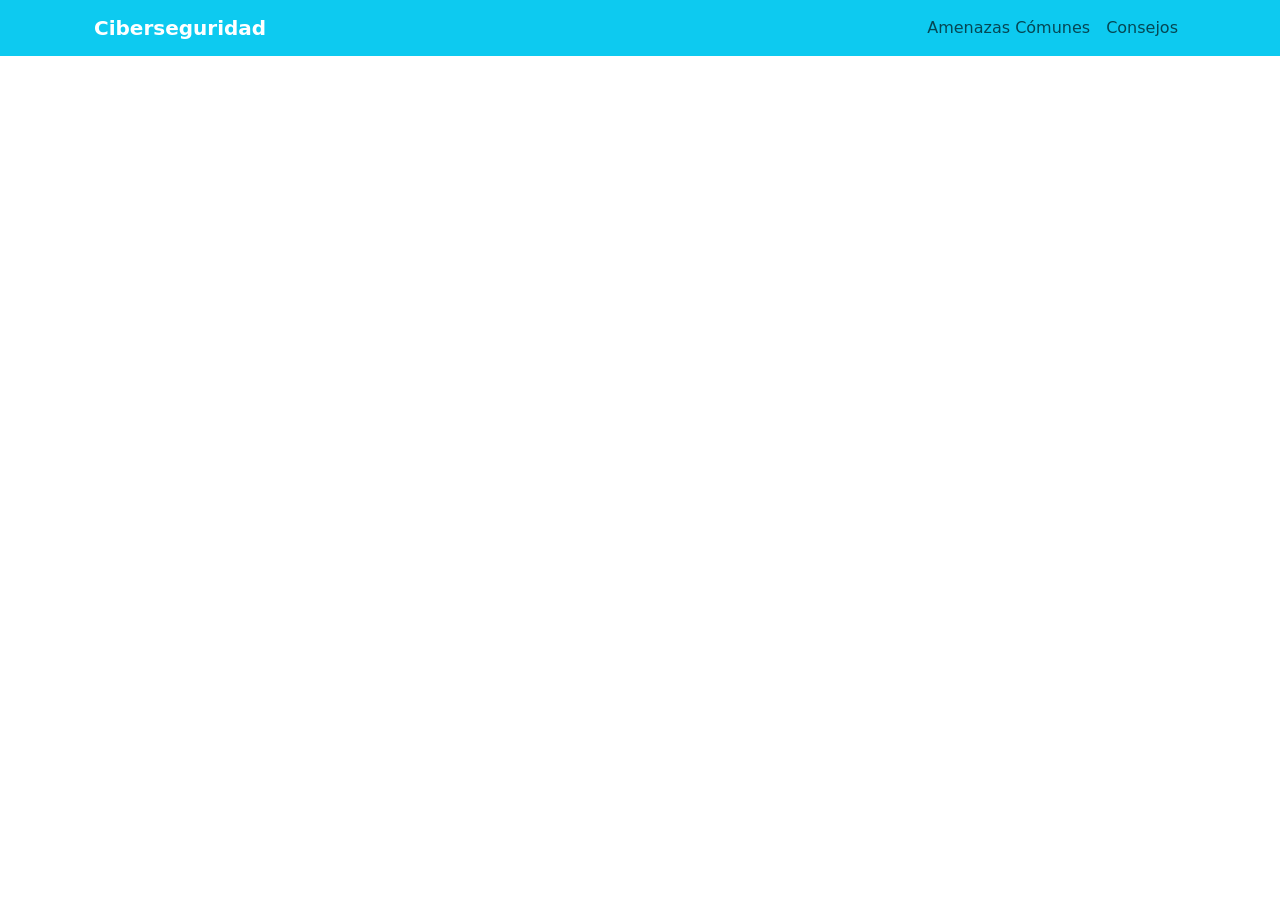
==== index.html @ 3d1911aa "Index - Barra de navegación" ====
<!DOCTYPE html>
<html lang="en">
<head>
    <meta charset="UTF-8">
    <meta name="viewport" content="width=device-width, initial-scale=1.0">
    <title>Ciberseguridad</title>
    <link href="https://cdn.jsdelivr.net/npm/bootstrap@5.3.7/dist/css/bootstrap.min.css" rel="stylesheet" integrity="sha384-LN+7fdVzj6u52u30Kp6M/trliBMCMKTyK833zpbD+pXdCLuTusPj697FH4R/5mcr" crossorigin="anonymous">
    <script src="https://cdn.jsdelivr.net/npm/bootstrap@5.3.7/dist/js/bootstrap.bundle.min.js" integrity="sha384-ndDqU0Gzau9qJ1lfW4pNLlhNTkCfHzAVBReH9diLvGRem5+R9g2FzA8ZGN954O5Q" crossorigin="anonymous"></script>
</head>
<body>
    <header class="bg-info">
        <div class="container">
            <nav class="navbar navbar-expand-lg">
                <div class="container">
                    <a class="navbar-brand fw-bold text-white" href="#">Ciberseguridad</a>
                    <button class="navbar-toggler" type="button" data-bs-toggle="collapse" data-bs-target="#navbarNavAltMarkup" aria-controls="navbarNavAltMarkup" aria-expanded="false" aria-label="Toggle navigation">
                        <span class="navbar-toggler-icon"></span>
                    </button>
                    <div class="collapse navbar-collapse justify-content-end" id="navbarNavAltMarkup">
                        <div class="navbar-nav">
                            <a class="nav-link" href="#caracteristicas">Amenazas Cómunes</a>
                            <a class="nav-link" href="#testimonios">Consejos</a>
                        </div>
                    </div>
                </div>
            </nav>
        </div>
    </header>
</body>
</html>
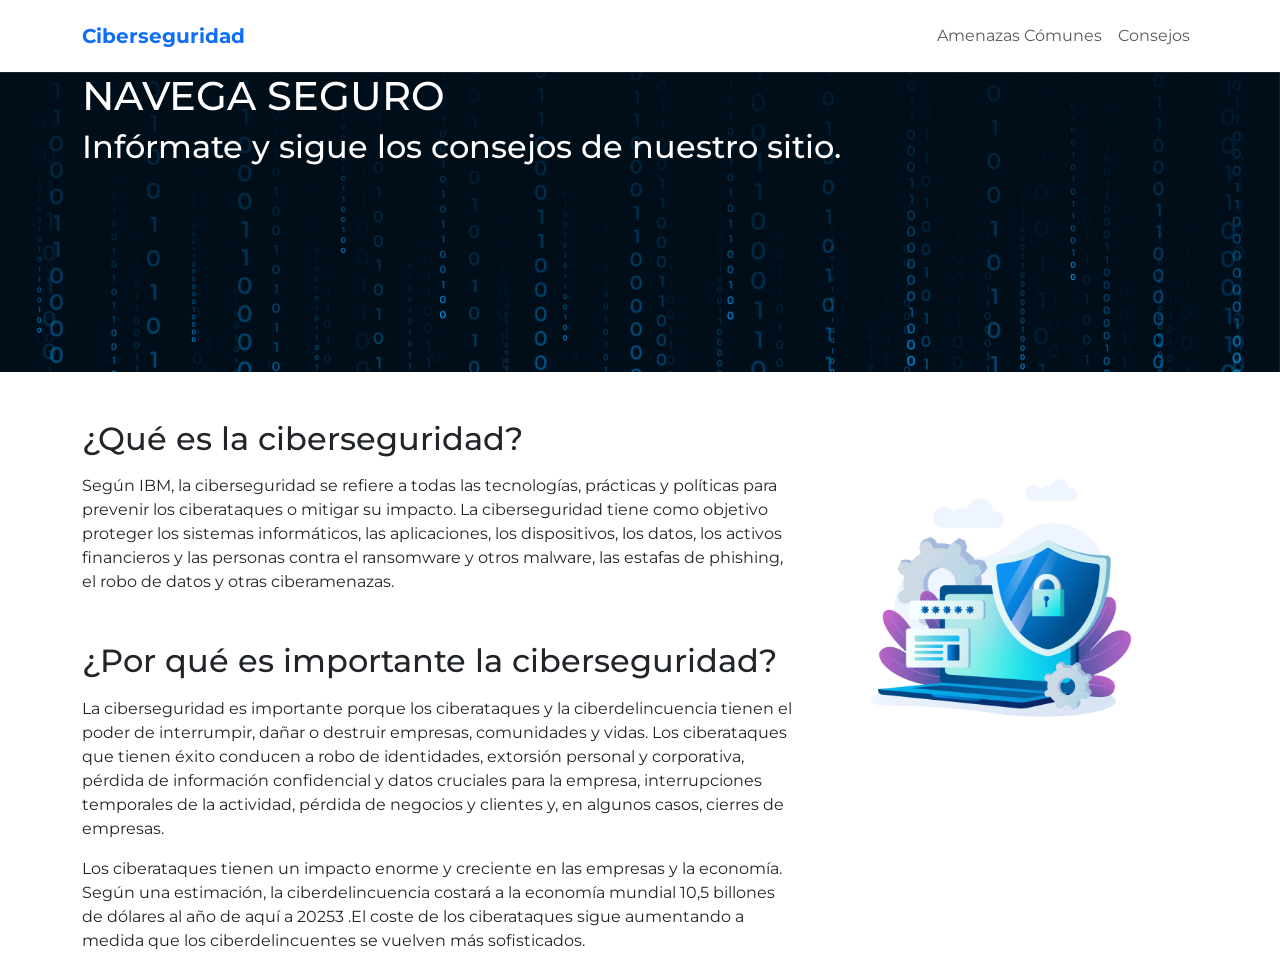
==== commit fb27cf99: "avance index - contenido agregado" ====
--- a/index.html
+++ b/index.html
@@ -1,30 +1,66 @@
 <!DOCTYPE html>
-<html lang="en">
+<html lang="es">
 <head>
     <meta charset="UTF-8">
     <meta name="viewport" content="width=device-width, initial-scale=1.0">
     <title>Ciberseguridad</title>
+    <!-- CDN: bootstrap -->
     <link href="https://cdn.jsdelivr.net/npm/bootstrap@5.3.7/dist/css/bootstrap.min.css" rel="stylesheet" integrity="sha384-LN+7fdVzj6u52u30Kp6M/trliBMCMKTyK833zpbD+pXdCLuTusPj697FH4R/5mcr" crossorigin="anonymous">
     <script src="https://cdn.jsdelivr.net/npm/bootstrap@5.3.7/dist/js/bootstrap.bundle.min.js" integrity="sha384-ndDqU0Gzau9qJ1lfW4pNLlhNTkCfHzAVBReH9diLvGRem5+R9g2FzA8ZGN954O5Q" crossorigin="anonymous"></script>
+    <!-- CDN: google fonts - montserrat-->
+    <link rel="preconnect" href="https://fonts.googleapis.com">
+    <link rel="preconnect" href="https://fonts.gstatic.com" crossorigin>
+    <link href="https://fonts.googleapis.com/css2?family=Montserrat:ital,wght@0,100..900;1,100..900&display=swap" rel="stylesheet">
+    <!-- archivo CSS-->
+    <link rel="stylesheet" href="style.css">
 </head>
 <body>
-    <header class="bg-info">
-        <div class="container">
-            <nav class="navbar navbar-expand-lg">
-                <div class="container">
-                    <a class="navbar-brand fw-bold text-white" href="#">Ciberseguridad</a>
-                    <button class="navbar-toggler" type="button" data-bs-toggle="collapse" data-bs-target="#navbarNavAltMarkup" aria-controls="navbarNavAltMarkup" aria-expanded="false" aria-label="Toggle navigation">
-                        <span class="navbar-toggler-icon"></span>
-                    </button>
-                    <div class="collapse navbar-collapse justify-content-end" id="navbarNavAltMarkup">
-                        <div class="navbar-nav">
-                            <a class="nav-link" href="#caracteristicas">Amenazas Cómunes</a>
-                            <a class="nav-link" href="#testimonios">Consejos</a>
-                        </div>
+    <header>
+        <!-- Barra de navegación -->
+        <nav class="navbar navbar-expand-lg py-3">
+            <div class="container">
+                <a class="navbar-brand fw-bold text-primary" href="#">Ciberseguridad</a>
+                <button class="navbar-toggler" type="button" data-bs-toggle="collapse" data-bs-target="#navbarNavAltMarkup" aria-controls="navbarNavAltMarkup" aria-expanded="false" aria-label="Toggle navigation">
+                    <span class="navbar-toggler-icon"></span>
+                </button>
+                <div class="collapse navbar-collapse justify-content-end" id="navbarNavAltMarkup">
+                    <div class="navbar-nav">
+                        <a class="nav-link" href="amenazas.html">Amenazas Cómunes</a>
+                        <a class="nav-link" href="#testimonios">Consejos</a>
                     </div>
                 </div>
-            </nav>
+            </div>
+        </nav>
+        <!-- Hero: Imagen de portada -->
+        <div class="hero">
+            <div class="container">
+                <div class="row align-items-center">
+                    <div class="hero-info col text-white">
+                        <h1>NAVEGA SEGURO</h1>
+                        <h2>Infórmate y sigue los consejos de nuestro sitio.</h2>
+                    </div>
+                </div>
+            </div>
+        <div>
+    </header>
+    <main>
+        <div class="container mt-5">
+            <div class="row">
+                <!-- Contenido: Texto informativo "Ciberseguridad"-->
+                <div class="text-container col-8">
+                    <h2>¿Qué es la ciberseguridad?</h2>
+                    <p class="mt-3">Según IBM, la ciberseguridad se refiere a todas las tecnologías, prácticas y políticas para prevenir los ciberataques o mitigar su impacto. La ciberseguridad tiene como objetivo proteger los sistemas informáticos, las aplicaciones, los dispositivos, los datos, los activos financieros y las personas contra el ransomware y otros malware, las estafas de phishing, el robo de datos y otras ciberamenazas.</p>
+                    <h2 class="mt-5">¿Por qué es importante la ciberseguridad?</h2>
+                    <p class="mt-3">La ciberseguridad es importante porque los ciberataques y la ciberdelincuencia tienen el poder de interrumpir, dañar o destruir empresas, comunidades y vidas. Los ciberataques que tienen éxito conducen a robo de identidades, extorsión personal y corporativa, pérdida de información confidencial y datos cruciales para la empresa, interrupciones temporales de la actividad, pérdida de negocios y clientes y, en algunos casos, cierres de empresas.</p>
+                    <p>Los ciberataques tienen un impacto enorme y creciente en las empresas y la economía. Según una estimación, la ciberdelincuencia costará a la economía mundial 10,5 billones de dólares al año de aquí a 20253 .El coste de los ciberataques sigue aumentando a medida que los ciberdelincuentes se vuelven más sofisticados.</p>
+                </div>
+                <!-- Contenido: Imagen referencial-->
+                <div class="img-container col-4">
+                    <img src="img/ciberseguridad.jpg" alt="ciberseguridad">
+                </div>
+            </div>
         </div>
-    </header>
+    </main>
+        
 </body>
 </html>
--- a/style.css
+++ b/style.css
@@ -0,0 +1,19 @@
+.hero {
+    background-image: url('img/hero.jpg');
+    background-size: cover;
+    width: 100%;
+    height: 300px;
+}
+
+body {
+    font-family: "Montserrat", sans-serif;
+    font-optical-sizing: auto;
+    font-weight: 400;
+    font-style: normal;
+}
+.text-container {
+    width: 65%;
+}
+.img-container img{
+    width: 100%;
+}
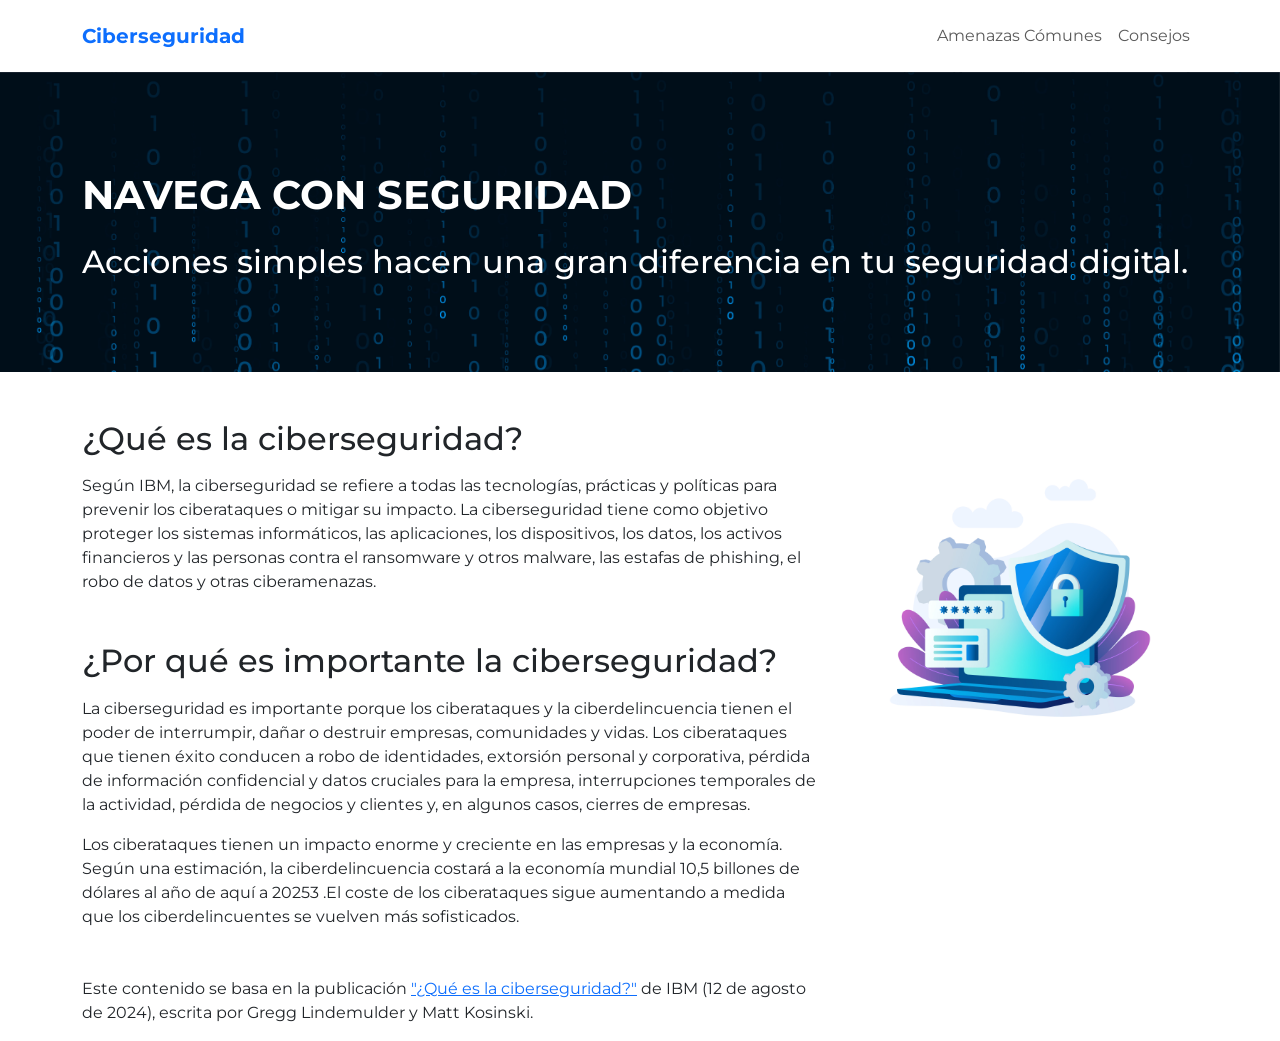
==== commit 443aac02: "contenido consejos agregado" ====
--- a/index.html
+++ b/index.html
@@ -26,7 +26,7 @@
                 <div class="collapse navbar-collapse justify-content-end" id="navbarNavAltMarkup">
                     <div class="navbar-nav">
                         <a class="nav-link" href="amenazas.html">Amenazas Cómunes</a>
-                        <a class="nav-link" href="#testimonios">Consejos</a>
+                        <a class="nav-link" href="consejos.html">Consejos</a>
                     </div>
                 </div>
             </div>
@@ -36,8 +36,8 @@
             <div class="container">
                 <div class="row align-items-center">
                     <div class="hero-info col text-white">
-                        <h1>NAVEGA SEGURO</h1>
-                        <h2>Infórmate y sigue los consejos de nuestro sitio.</h2>
+                        <h1 class="py-3"><strong>NAVEGA CON SEGURIDAD</strong></h1>
+                        <h2>Acciones simples hacen una gran diferencia en tu seguridad digital.</h2>
                     </div>
                 </div>
             </div>
@@ -47,15 +47,16 @@
         <div class="container mt-5">
             <div class="row">
                 <!-- Contenido: Texto informativo "Ciberseguridad"-->
-                <div class="text-container col-8">
+                <div class="text-container col-12 col-md-8">
                     <h2>¿Qué es la ciberseguridad?</h2>
                     <p class="mt-3">Según IBM, la ciberseguridad se refiere a todas las tecnologías, prácticas y políticas para prevenir los ciberataques o mitigar su impacto. La ciberseguridad tiene como objetivo proteger los sistemas informáticos, las aplicaciones, los dispositivos, los datos, los activos financieros y las personas contra el ransomware y otros malware, las estafas de phishing, el robo de datos y otras ciberamenazas.</p>
                     <h2 class="mt-5">¿Por qué es importante la ciberseguridad?</h2>
                     <p class="mt-3">La ciberseguridad es importante porque los ciberataques y la ciberdelincuencia tienen el poder de interrumpir, dañar o destruir empresas, comunidades y vidas. Los ciberataques que tienen éxito conducen a robo de identidades, extorsión personal y corporativa, pérdida de información confidencial y datos cruciales para la empresa, interrupciones temporales de la actividad, pérdida de negocios y clientes y, en algunos casos, cierres de empresas.</p>
                     <p>Los ciberataques tienen un impacto enorme y creciente en las empresas y la economía. Según una estimación, la ciberdelincuencia costará a la economía mundial 10,5 billones de dólares al año de aquí a 20253 .El coste de los ciberataques sigue aumentando a medida que los ciberdelincuentes se vuelven más sofisticados.</p>
+                    <p class="mt-5">Este contenido se basa en la publicación <a href="https://www.ibm.com/es-es/topics/cybersecurity" target="_blank">"¿Qué es la ciberseguridad?"</a> de IBM (12 de agosto de 2024), escrita por Gregg Lindemulder y Matt Kosinski.</p>
                 </div>
                 <!-- Contenido: Imagen referencial-->
-                <div class="img-container col-4">
+                <div class="img-container col-12 col-md-4">
                     <img src="img/ciberseguridad.jpg" alt="ciberseguridad">
                 </div>
             </div>
--- a/style.css
+++ b/style.css
@@ -2,6 +2,8 @@
     background-image: url('img/hero.jpg');
     background-size: cover;
     width: 100%;
+}
+.hero .row {
     height: 300px;
 }
 
@@ -11,9 +13,131 @@
     font-weight: 400;
     font-style: normal;
 }
-.text-container {
-    width: 65%;
-}
+
 .img-container img{
     width: 100%;
-}+}
+
+.amenaza {
+    display: flex;
+    justify-content: center;
+    align-items: center;
+    height: auto;
+}
+.amenaza-container {
+    position: relative;
+    display: flex;
+    justify-content: center;
+    align-items: center;
+    flex-wrap: wrap;
+    gap: 100px 50px;
+    padding: 100px 50px;
+}
+@media(min-width: 1670px) {
+    .amenaza-container {
+        height: 700px;
+    }
+}
+@media(min-width: 865px) {
+    .amenaza-container {
+        height: 1000px;
+    }
+}
+
+.amenaza-card {
+    position: relative;
+    display: flex;
+    justify-content: center;
+    align-items: flex-start;
+    width: 350px;
+    height: 300px;
+    background-color: #fff;
+    border-radius: 5%;
+    transition: 0.3s ;
+}
+
+
+.amenaza-card:hover {
+    height: 450px;
+}
+.amenaza-img {
+    display: flex;
+    justify-content: center;
+    position: absolute;
+    top: 12px;
+    width: 300px;
+    height: 220px;
+    background: #fff;
+    border-radius: 5%;
+    transition: 0.3s;
+}
+.amenaza-card:hover .amenaza-img {
+    top: -32px;
+    scale: 60%;
+}
+.amenaza-img img {
+    width: auto;
+    height: 100%;
+    margin: 0 auto;
+    object-fit: cover;
+}
+.amenaza-content {
+    position: absolute;
+    top: 240px;
+    width: 100%;
+    padding: 0 30px;
+    height: 38px;
+    overflow: hidden;
+    text-align: center;
+    transition: 0.3s;
+}
+.amenaza-card:hover .amenaza-content {
+    height: 260px;
+    top: 155px;
+}
+
+.ejemplos {
+    max-width: 800px;
+    margin: 0 auto;
+}
+.ejemplos .carrusel {
+    height: 500px;
+    overflow: hidden;
+} 
+.ejemplos img {
+    object-fit: cover;
+}
+
+.carousel-caption {
+    background-color: rgba(0, 0, 0, 70%);
+}
+#form-modal, #test-msg {
+    display: none;
+    position: absolute;
+    z-index: 1;
+    width: 100%;
+    height: 100%;
+    top: 0;
+    left: 0;
+    background-color: rgba(0, 0, 0, .8);
+}
+.modal-card, .test-card{
+    position: relative;
+    background-color: #fff;
+    max-width: 900px;
+    padding: 50px;
+    border-radius: 15px;
+    margin: 0 auto;
+}
+.close {
+    position: absolute;
+    top: 0px;
+    right: 15px;
+    color: #333;
+    font-size: 35px;
+    cursor: pointer;
+    transition: 0.2s;
+}
+.close:hover {
+    scale: 1.2;
+}
